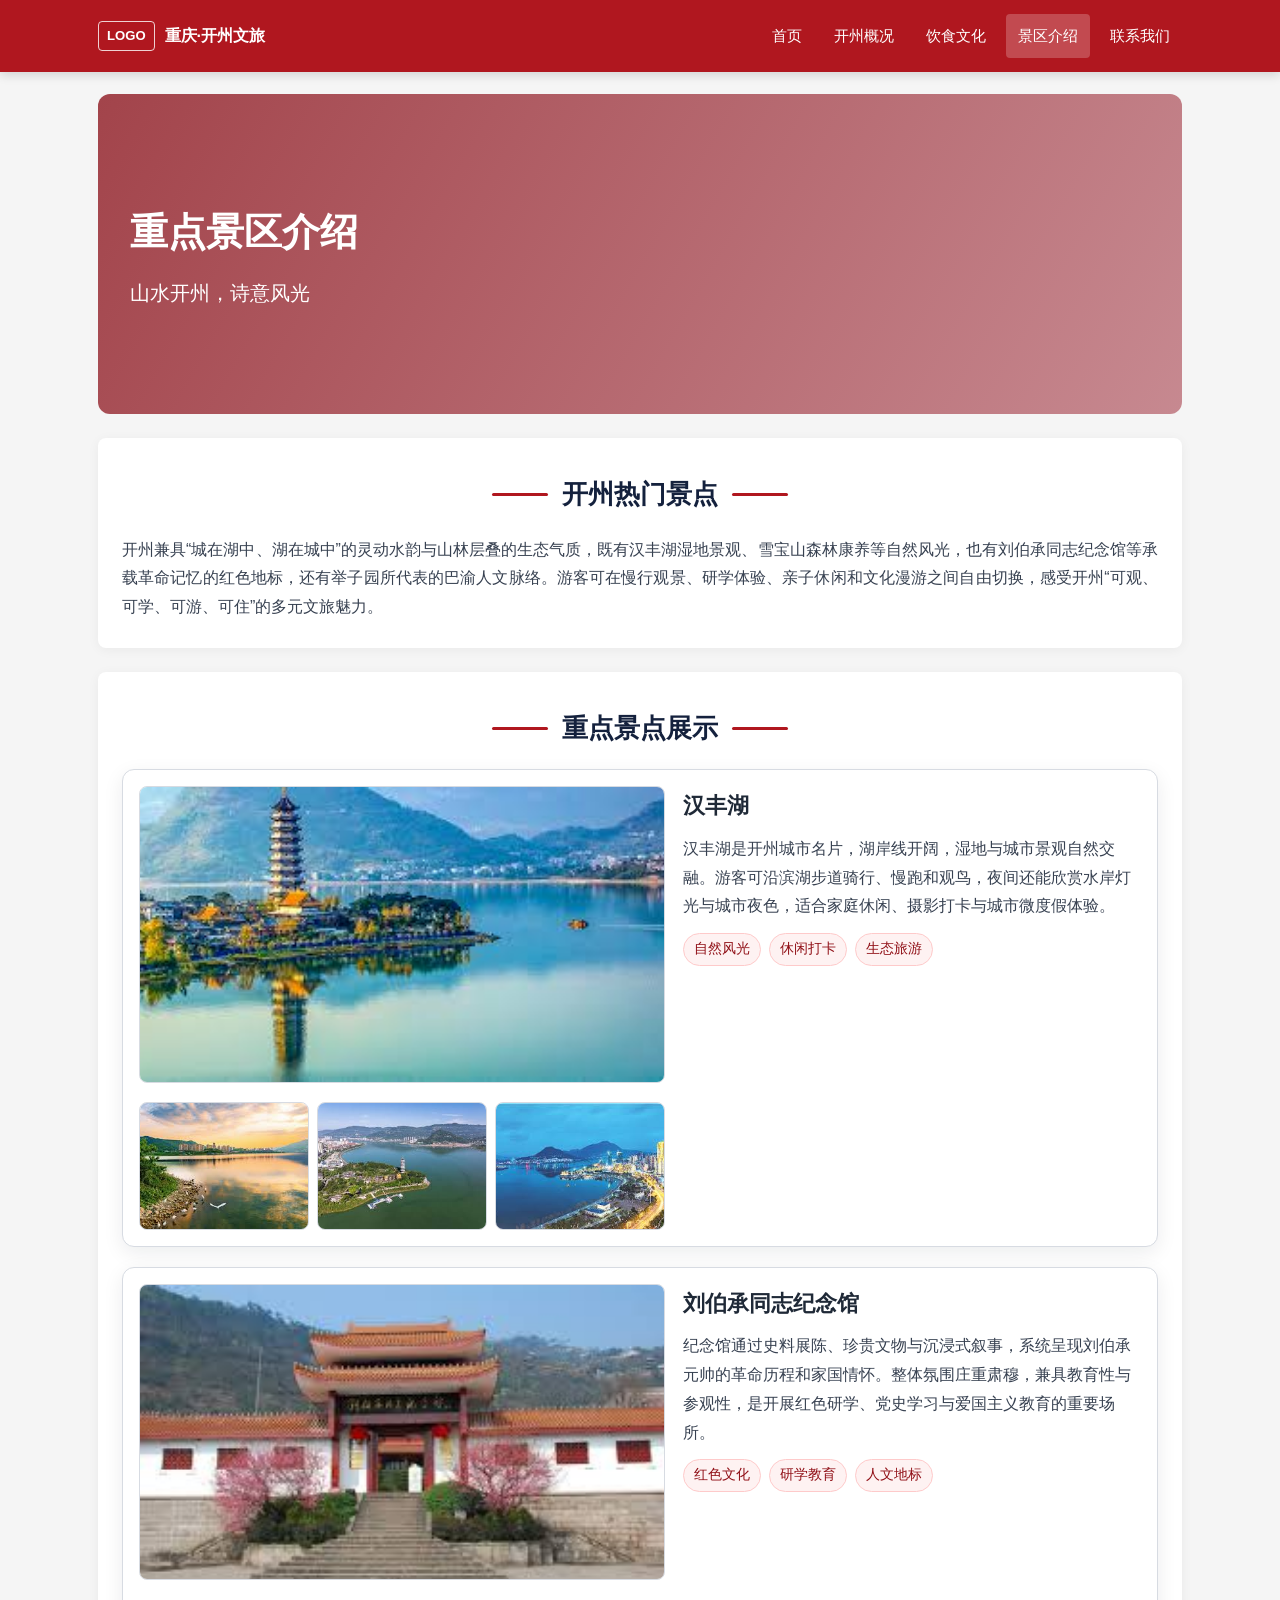
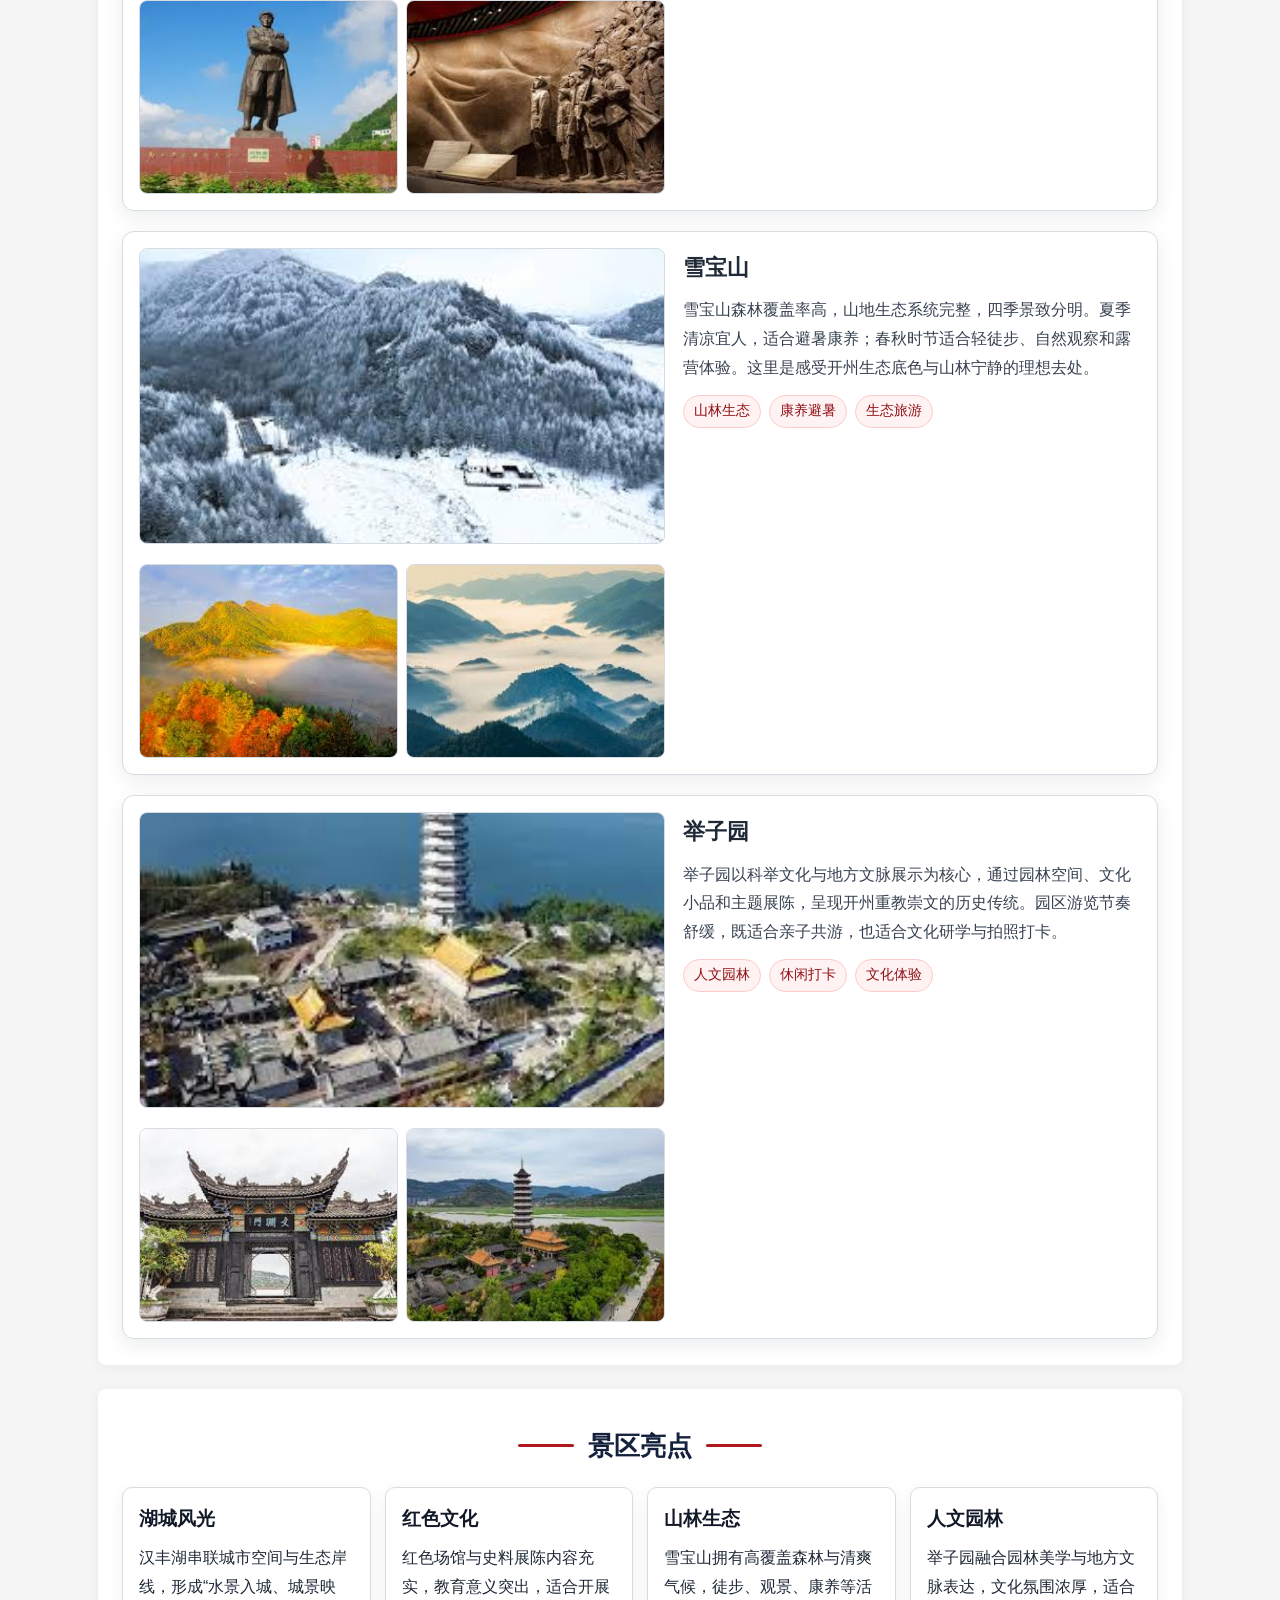
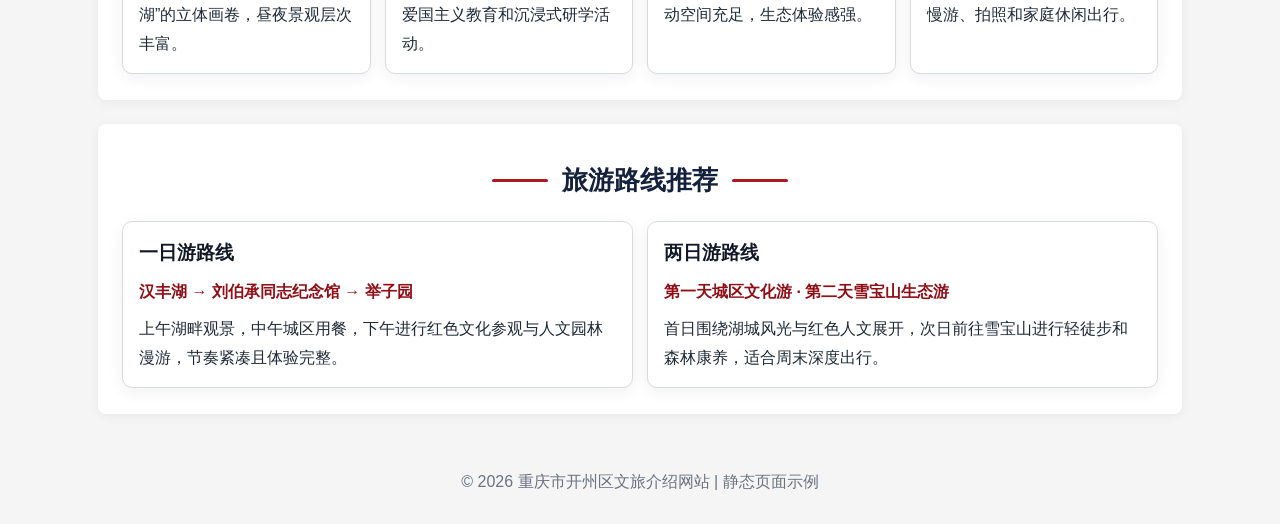
==== web2/html/scenic.html @ 46b4eaa4 "Add files via upload" ====
<!DOCTYPE html>
<html lang="zh-CN">
<head>
  <meta charset="UTF-8">
  <meta name="viewport" content="width=device-width, initial-scale=1.0">
  <title>重庆市开州区 - 景区介绍</title>
  <link rel="stylesheet" href="../css/cssstyle.css">
</head>
<body>
  <header>
    <div class="nav-container">
      <div class="logo">
        <span class="logo-badge">LOGO</span>
        <span>重庆·开州文旅</span>
      </div>
      <nav>
        <ul>
          <li><a href="index.html">首页</a></li>
          <li><a href="overview.html">开州概况</a></li>
          <li><a href="food.html">饮食文化</a></li>
          <li><a class="active" href="scenic.html">景区介绍</a></li>
          <li><a href="contact.html">联系我们</a></li>
        </ul>
      </nav>
    </div>
  </header>

  <main class="scenic-page">
    <section class="scenic-hero">
      <div class="scenic-hero-overlay">
        <h1>重点景区介绍</h1>
        <p>山水开州，诗意风光</p>
      </div>
    </section>

    <section class="section-card scenic-intro">
      <h2 class="decor-title"><span>开州热门景点</span></h2>
      <p>
        开州兼具“城在湖中、湖在城中”的灵动水韵与山林层叠的生态气质，既有汉丰湖湿地景观、雪宝山森林康养等自然风光，也有刘伯承同志纪念馆等承载革命记忆的红色地标，还有举子园所代表的巴渝人文脉络。游客可在慢行观景、研学体验、亲子休闲和文化漫游之间自由切换，感受开州“可观、可学、可游、可住”的多元文旅魅力。
      </p>
    </section>

    <section class="section-card scenic-spots">
      <h2 class="decor-title"><span>重点景点展示</span></h2>
      <div class="spot-grid">
        <article class="spot-card">
          <div class="spot-media">
            <img class="spot-main" src="../images/风景/开州主景图.jpg" alt="汉丰湖主景图">
            <div class="spot-thumbs">
              <img src="../images/风景/风光图1.jpg" alt="汉丰湖风光图2">
              <img src="../images/风景/风光图2.jpg" alt="汉丰湖风光图3">
              <img src="../images/风景/风光图3.jpg" alt="汉丰湖夜景图">
            </div>
          </div>
          <div class="spot-content">
            <h3>汉丰湖</h3>
            <p>汉丰湖是开州城市名片，湖岸线开阔，湿地与城市景观自然交融。游客可沿滨湖步道骑行、慢跑和观鸟，夜间还能欣赏水岸灯光与城市夜色，适合家庭休闲、摄影打卡与城市微度假体验。</p>
            <div class="spot-tags">
              <span>自然风光</span>
              <span>休闲打卡</span>
              <span>生态旅游</span>
            </div>
          </div>
        </article>

        <article class="spot-card">
          <div class="spot-media">
            <img class="spot-main" src="../images/风景/刘1.jpg" alt="刘伯承同志纪念馆主图">
            <div class="spot-thumbs two-cols">
              <img src="../images/风景/刘2.jpg" alt="刘伯承同志纪念馆展陈图">
              <img src="../images/风景/刘3.jpg" alt="刘伯承同志纪念馆外景图">
            </div>
          </div>
          <div class="spot-content">
            <h3>刘伯承同志纪念馆</h3>
            <p>纪念馆通过史料展陈、珍贵文物与沉浸式叙事，系统呈现刘伯承元帅的革命历程和家国情怀。整体氛围庄重肃穆，兼具教育性与参观性，是开展红色研学、党史学习与爱国主义教育的重要场所。</p>
            <div class="spot-tags">
              <span>红色文化</span>
              <span>研学教育</span>
              <span>人文地标</span>
            </div>
          </div>
        </article>

        <article class="spot-card">
          <div class="spot-media">
            <img class="spot-main" src="../images/风景/山1.jpg" alt="雪宝山主景图">
            <div class="spot-thumbs two-cols">
              <img src="../images/风景/山2.jpg" alt="雪宝山森林图">
              <img src="../images/风景/山3.jpg" alt="雪宝山步道图">
            </div>
          </div>
          <div class="spot-content">
            <h3>雪宝山</h3>
            <p>雪宝山森林覆盖率高，山地生态系统完整，四季景致分明。夏季清凉宜人，适合避暑康养；春秋时节适合轻徒步、自然观察和露营体验。这里是感受开州生态底色与山林宁静的理想去处。</p>
            <div class="spot-tags">
              <span>山林生态</span>
              <span>康养避暑</span>
              <span>生态旅游</span>
            </div>
          </div>
        </article>

        <article class="spot-card">
          <div class="spot-media">
            <img class="spot-main" src="../images/风景/举1.jpg" alt="举子园主景图">
            <div class="spot-thumbs two-cols">
              <img src="../images/风景/举2.jpg" alt="举子园园林图">
              <img src="../images/风景/举3.jpg" alt="举子园文化空间图">
            </div>
          </div>
          <div class="spot-content">
            <h3>举子园</h3>
            <p>举子园以科举文化与地方文脉展示为核心，通过园林空间、文化小品和主题展陈，呈现开州重教崇文的历史传统。园区游览节奏舒缓，既适合亲子共游，也适合文化研学与拍照打卡。</p>
            <div class="spot-tags">
              <span>人文园林</span>
              <span>休闲打卡</span>
              <span>文化体验</span>
            </div>
          </div>
        </article>
      </div>
    </section>

    <section class="section-card scenic-highlights">
      <h2 class="decor-title"><span>景区亮点</span></h2>
      <div class="highlight-grid">
        <article>
          <h3>湖城风光</h3>
          <p>汉丰湖串联城市空间与生态岸线，形成“水景入城、城景映湖”的立体画卷，昼夜景观层次丰富。</p>
        </article>
        <article>
          <h3>红色文化</h3>
          <p>红色场馆与史料展陈内容充实，教育意义突出，适合开展爱国主义教育和沉浸式研学活动。</p>
        </article>
        <article>
          <h3>山林生态</h3>
          <p>雪宝山拥有高覆盖森林与清爽气候，徒步、观景、康养等活动空间充足，生态体验感强。</p>
        </article>
        <article>
          <h3>人文园林</h3>
          <p>举子园融合园林美学与地方文脉表达，文化氛围浓厚，适合慢游、拍照和家庭休闲出行。</p>
        </article>
      </div>
    </section>

    <section class="section-card scenic-routes">
      <h2 class="decor-title"><span>旅游路线推荐</span></h2>
      <div class="route-grid">
        <article class="route-card">
          <h3>一日游路线</h3>
          <p class="route-flow">汉丰湖 → 刘伯承同志纪念馆 → 举子园</p>
          <p>上午湖畔观景，中午城区用餐，下午进行红色文化参观与人文园林漫游，节奏紧凑且体验完整。</p>
        </article>
        <article class="route-card">
          <h3>两日游路线</h3>
          <p class="route-flow">第一天城区文化游 · 第二天雪宝山生态游</p>
          <p>首日围绕湖城风光与红色人文展开，次日前往雪宝山进行轻徒步和森林康养，适合周末深度出行。</p>
        </article>
      </div>
    </section>
  </main>

  <footer>
    <p>© 2026 重庆市开州区文旅介绍网站 | 静态页面示例</p>
  </footer>
</body>
</html>
---- web2/css/cssstyle.css ----
:root {
  --primary: #b0171f;
  --primary-dark: #900f16;
  --bg: #f5f5f5;
  --text: #1f2937;
  --muted: #6b7280;
  --white: #ffffff;
  --line: #d7dbe2;
}

* {
  box-sizing: border-box;
  margin: 0;
  padding: 0;
}

body {
  font-family: "Microsoft YaHei", "PingFang SC", Arial, sans-serif;
  color: var(--text);
  background: var(--bg);
  line-height: 1.8;
}

header {
  background: var(--primary);
  box-shadow: 0 3px 10px rgba(0, 0, 0, 0.14);
  position: sticky;
  top: 0;
  z-index: 10;
}

.nav-container {
  max-width: 1120px;
  margin: 0 auto;
  display: flex;
  justify-content: space-between;
  align-items: center;
  min-height: 72px;
  padding: 10px 18px;
}

.logo {
  color: var(--white);
  font-weight: 700;
  display: flex;
  align-items: center;
  gap: 10px;
}

.logo-badge {
  border: 1px solid rgba(255, 255, 255, 0.8);
  border-radius: 4px;
  padding: 2px 8px;
  font-size: 0.82rem;
}

nav ul { list-style: none; display: flex; gap: 8px; }

nav a {
  color: var(--white);
  text-decoration: none;
  display: inline-block;
  padding: 8px 12px;
  border-radius: 4px;
  font-size: 0.96rem;
}

nav a:hover,
nav a.active { background: rgba(255, 255, 255, 0.22); }

main {
  max-width: 1120px;
  margin: 22px auto 0;
  padding: 0 18px 36px;
}

.banner {
  background: #e5e7eb;
  border-radius: 8px;
  overflow: hidden;
  position: relative;
}

.carousel {
  position: relative;
  min-height: 360px;
}

.carousel-track {
  position: relative;
  height: clamp(360px, 38vw, 440px);
}

.carousel-slide {
  position: absolute;
  inset: 0;
  opacity: 0;
  pointer-events: none;
  transition: opacity 0.45s ease;
  background: #e5e7eb;
}

.carousel-slide.is-active {
  opacity: 1;
  pointer-events: auto;
}

.carousel-slide img {
  width: 100%;
  height: 100%;
  object-fit: cover;
  display: block;
  background: #eaedf1;
}

.carousel-slide::after {
  content: "";
  position: absolute;
  inset: 0;
  background: linear-gradient(180deg, rgba(0, 0, 0, 0.12), rgba(0, 0, 0, 0.4));
}

.carousel-slide.is-placeholder {
  background: #e5e7eb;
}

.banner-text {
  position: absolute;
  left: 6%;
  bottom: 14%;
  color: #fff;
  text-shadow: 0 2px 8px rgba(0, 0, 0, 0.5);
  z-index: 2;
}

.banner-subtitle { font-size: 1.1rem; margin-bottom: 4px; }
.banner h1 { font-size: clamp(1.6rem, 3vw, 2.4rem); }

.carousel-control {
  position: absolute;
  top: 50%;
  transform: translateY(-50%);
  width: 40px;
  height: 40px;
  border-radius: 50%;
  border: none;
  color: #fff;
  background: rgba(0, 0, 0, 0.35);
  font-size: 1.4rem;
  line-height: 1;
  display: grid;
  place-items: center;
  z-index: 3;
}

.carousel-control.prev { left: 14px; }
.carousel-control.next { right: 14px; }
.carousel-control:hover { background: rgba(0, 0, 0, 0.52); }

.carousel-dots {
  position: absolute;
  left: 50%;
  bottom: 12px;
  transform: translateX(-50%);
  display: flex;
  gap: 8px;
  z-index: 3;
}

.carousel-dot {
  width: 10px;
  height: 10px;
  border-radius: 50%;
  border: none;
  background: rgba(255, 255, 255, 0.55);
  padding: 0;
}

.carousel-dot.is-active {
  background: #fff;
  transform: scale(1.15);
}

.section-card {
  background: var(--white);
  border-radius: 8px;
  margin-top: 24px;
  padding: 26px 24px;
  box-shadow: 0 2px 12px rgba(0, 0, 0, 0.05);
}

.decor-title {
  text-align: center;
  margin-bottom: 18px;
  font-size: clamp(1.4rem, 2vw, 1.8rem);
  color: #14213d;
}

.decor-title span {
  display: inline-flex;
  align-items: center;
  gap: 14px;
}

.decor-title span::before,
.decor-title span::after {
  content: "";
  width: 56px;
  height: 3px;
  background: var(--primary);
  border-radius: 4px;
}

.media-row {
  display: grid;
  grid-template-columns: 1.5fr 1fr;
  gap: 24px;
  align-items: start;
}

.reverse-row { grid-template-columns: 1fr 1.3fr; }

.text-panel p { margin-bottom: 12px; text-align: justify; }

.media-panel img,
.spot-item img {
  width: 100%;
  aspect-ratio: 4 / 3;
  object-fit: cover;
  background: #eef1f4;
  border: 1px solid var(--line);
  border-radius: 8px;
}

.media-panel figcaption {
  color: var(--muted);
  font-size: 0.9rem;
  margin-top: 8px;
  text-align: center;
}

.section-intro { margin-bottom: 14px; }

.spot-list { display: grid; gap: 18px; }

.spot-item {
  display: grid;
  grid-template-columns: 280px 1fr;
  gap: 18px;
  align-items: center;
  border: 1px solid var(--line);
  border-radius: 8px;
  padding: 12px;
}

.spot-item h2 { margin-bottom: 8px; color: #111827; }

form { display: grid; gap: 12px; }
label { display: inline-block; margin-bottom: 6px; font-weight: 600; }

input, textarea {
  width: 100%;
  border: 1px solid #cbd5e1;
  border-radius: 6px;
  padding: 10px;
  font: inherit;
}

textarea { min-height: 140px; resize: vertical; }

button {
  width: 140px;
  border: none;
  border-radius: 6px;
  padding: 10px 14px;
  color: #fff;
  background: var(--primary);
  cursor: pointer;
}

button:hover { background: var(--primary-dark); }

footer {
  text-align: center;
  padding: 18px 12px 28px;
  color: var(--muted);
}

@media (max-width: 900px) {
  .media-row,
  .reverse-row,
  .spot-item { grid-template-columns: 1fr; }
}

@media (max-width: 640px) {
  .nav-container { flex-direction: column; gap: 8px; }
  nav ul { justify-content: center; flex-wrap: wrap; }
  .section-card { padding: 20px 16px; }
  .decor-title span::before,
  .decor-title span::after { width: 36px; }
}



/* scenic page */
.scenic-page {
  max-width: 1120px;
  margin: 22px auto 0;
  padding: 0 18px 36px;
}

.scenic-hero {
  min-height: clamp(220px, 30vw, 320px);
  border-radius: 12px;
  overflow: hidden;
  background:
    linear-gradient(120deg, rgba(144, 15, 22, 0.74), rgba(176, 23, 31, 0.42)),
    url('../images/scenic-banner.jpg') center/cover no-repeat,
    #d7dbe2;
  display: flex;
  align-items: center;
}

.scenic-hero-overlay { padding: 32px; color: #fff; }
.scenic-hero h1 { font-size: clamp(1.8rem, 3vw, 2.6rem); margin-bottom: 8px; }
.scenic-hero p { font-size: clamp(1rem, 1.6vw, 1.25rem); }

.scenic-intro p { text-align: justify; color: #374151; }

.spot-grid { display: grid; gap: 20px; }

.spot-card {
  border: 1px solid var(--line);
  border-radius: 12px;
  box-shadow: 0 6px 20px rgba(17, 24, 39, 0.08);
  padding: 16px;
  display: grid;
  grid-template-columns: 1.15fr 1fr;
  gap: 18px;
  background: #fff;
}

.spot-main,
.spot-thumbs img {
  width: 100%;
  object-fit: cover;
  border-radius: 8px;
  border: 1px solid var(--line);
  background: linear-gradient(135deg, #efefef, #f5eee1);
}

.spot-main { aspect-ratio: 16 / 9; margin-bottom: 10px; }

.spot-thumbs {
  display: grid;
  grid-template-columns: repeat(3, 1fr);
  gap: 8px;
}

.spot-thumbs img { aspect-ratio: 4 / 3; }
.spot-thumbs.two-cols { grid-template-columns: repeat(2, 1fr); }

.spot-content h3 { font-size: 1.4rem; margin-bottom: 8px; }
.spot-content p { margin-bottom: 12px; color: #374151; }

.spot-tags { display: flex; flex-wrap: wrap; gap: 8px; }
.spot-tags span {
  background: #fef2f2;
  color: var(--primary-dark);
  border: 1px solid #fecaca;
  border-radius: 999px;
  font-size: 0.86rem;
  padding: 3px 10px;
}

.highlight-grid,
.route-grid {
  display: grid;
  grid-template-columns: repeat(2, minmax(0, 1fr));
  gap: 14px;
}

.highlight-grid article,
.route-card {
  background: #fff;
  border: 1px solid var(--line);
  border-radius: 10px;
  padding: 14px 16px;
  box-shadow: 0 4px 16px rgba(17, 24, 39, 0.06);
}

.highlight-grid h3,
.route-card h3 { color: #111827; margin-bottom: 8px; }
.route-flow { color: var(--primary-dark); font-weight: 700; margin-bottom: 8px; }

@media (max-width: 900px) {
  .spot-card,
  .highlight-grid,
  .route-grid { grid-template-columns: 1fr; }
}

@media (max-width: 640px) {
  .scenic-hero-overlay { padding: 24px 18px; }
  .spot-thumbs { grid-template-columns: repeat(2, 1fr); }
}
/* overview page */
.overview-page {
  max-width: 1120px;
  margin: 22px auto 0;
}

.overview-banner {
  border-radius: 12px;
  overflow: hidden;
  min-height: 220px;
  margin-bottom: 24px;
  display: flex;
  align-items: center;
  padding: 28px;
  color: #fff;
  background:
    linear-gradient(120deg, rgba(176, 23, 31, 0.85), rgba(176, 23, 31, 0.38)),
    url('../images/overview-banner.jpg') center/cover no-repeat,
    linear-gradient(135deg, #f3d6c8, #eec3c7 45%, #d7dce8);
}

.overview-banner-content h1 { font-size: clamp(2rem, 4vw, 2.7rem); }
.overview-banner-subtitle { font-size: 1.1rem; margin-bottom: 6px; }

.overview-main { margin-top: 0; }

.overview-grid {
  display: grid;
  grid-template-columns: 35% 65%;
  gap: 22px;
}

.overview-left {
  display: grid;
  gap: 16px;
  align-content: start;
}

.overview-image-wrap img {
  width: 100%;
  aspect-ratio: 4 / 3;
  object-fit: cover;
  border-radius: 10px;
  border: 1px solid var(--line);
  background: #e5e7eb;
}

.overview-image-wrap figcaption {
  text-align: center;
  color: var(--muted);
  margin-top: 8px;
  font-size: 0.9rem;
}

.overview-profile-card,
.overview-content-card,
.highlight-card,
.timeline-item {
  background: #fff;
  border-radius: 10px;
  border: 1px solid #e5e7eb;
  box-shadow: 0 2px 10px rgba(17, 24, 39, 0.06);
}

.overview-profile-card { padding: 16px; }
.overview-profile-card h2,
.overview-section-item h2,
.block-title,
.highlight-card h3,
.timeline-item h3 {
  color: #9f1239;
}

.overview-profile-card ul { list-style: none; display: grid; gap: 10px; margin-top: 12px; }
.overview-profile-card li { line-height: 1.7; color: #374151; }
.overview-profile-card li span { font-weight: 700; color: #1f2937; }

.overview-content-card {
  padding: 20px;
  display: grid;
  gap: 14px;
}

.overview-section-item {
  border-bottom: 1px solid #eceff4;
  padding-bottom: 12px;
}

.overview-section-item:last-child {
  border-bottom: none;
  padding-bottom: 0;
}

.overview-section-item h2 {
  margin-bottom: 8px;
  font-size: 1.15rem;
}

.overview-section-item p {
  line-height: 1.9;
  text-align: justify;
}

.block-title {
  margin-bottom: 16px;
  font-size: 1.35rem;
}

.highlight-grid {
  display: grid;
  grid-template-columns: repeat(4, 1fr);
  gap: 14px;
}

.highlight-card { padding: 16px; }
.highlight-card h3 { margin-bottom: 8px; }
.highlight-card p { line-height: 1.8; }

.timeline-list {
  position: relative;
  display: grid;
  gap: 14px;
}

.timeline-list::before {
  content: "";
  position: absolute;
  left: 12px;
  top: 8px;
  bottom: 8px;
  width: 2px;
  background: linear-gradient(var(--primary), #f9a8b5);
}

.timeline-item {
  position: relative;
  margin-left: 28px;
  padding: 14px 16px;
}

.timeline-item::before {
  content: "";
  position: absolute;
  left: -23px;
  top: 18px;
  width: 10px;
  height: 10px;
  border-radius: 50%;
  background: var(--primary);
  box-shadow: 0 0 0 4px #fce7eb;
}

@media (max-width: 980px) {
  .overview-grid,
  .highlight-grid {
    grid-template-columns: 1fr;
  }
}

/* food page */
.food-page {
  max-width: 1120px;
  margin: 22px auto 0;
  padding: 0 18px 36px;
}

.food-banner {
  min-height: 250px;
  border-radius: 12px;
  overflow: hidden;
  display: flex;
  align-items: center;
  padding: 30px;
  margin-bottom: 24px;
  background:
    linear-gradient(120deg, rgba(176, 23, 31, 0.78), rgba(176, 23, 31, 0.25)),
    url('../images/food-banner.jpg') center/cover no-repeat,
    linear-gradient(135deg, #fef3f2, #fff6ee);
}

.food-banner-content {
  color: #fff;
  text-shadow: 0 2px 8px rgba(0, 0, 0, 0.35);
}

.food-banner-content h1 {
  font-size: clamp(1.8rem, 3vw, 2.6rem);
  letter-spacing: 1px;
}

.food-banner-subtitle {
  font-size: 1.1rem;
  margin-bottom: 8px;
}

.food-section { margin-top: 0; margin-bottom: 24px; }
.food-intro,
.travel-advice { text-align: justify; line-height: 1.95; }

.feature-grid,
.recommend-grid {
  display: grid;
  grid-template-columns: repeat(2, minmax(0, 1fr));
  gap: 16px;
}

.feature-card,
.recommend-card,
.food-item-card {
  border-radius: 12px;
  box-shadow: 0 4px 14px rgba(17, 24, 39, 0.08);
}

.feature-card,
.recommend-card {
  border: 1px solid #f3d6d8;
  background: linear-gradient(145deg, #fffdfb, #fff2f1);
  padding: 18px;
}

.feature-card h3,
.recommend-card h3 {
  color: #8f121a;
  margin-bottom: 8px;
}

.food-list-grid {
  display: grid;
  grid-template-columns: repeat(2, minmax(0, 1fr));
  gap: 18px;
}

.food-item-card {
  overflow: hidden;
  background: #fff;
  border: 1px solid #f1d7d9;
}

.food-item-card img {
  width: 100%;
  height: 220px;
  object-fit: cover;
  display: block;
  background: linear-gradient(135deg, #f9efe9, #fdeceb);
}

.food-item-body { padding: 14px 14px 16px; }
.food-item-body h3 { margin: 8px 0 8px; color: #1a2332; }

.food-tag {
  display: inline-block;
  font-size: 0.82rem;
  color: #8f121a;
  border: 1px solid #f2b7bc;
  background: #fff4f4;
  border-radius: 999px;
  padding: 3px 10px;
}

.food-keyword {
  margin-top: 10px;
  color: #7f1d1d;
  font-weight: 600;
}

@media (max-width: 900px) {
  .feature-grid,
  .food-list-grid,
  .recommend-grid {
    grid-template-columns: 1fr;
  }
}

@media (max-width: 640px) {
  .food-banner {
    min-height: 200px;
    padding: 20px;
  }
}

/* homepage refresh */
.banner {
  border-radius: 12px;
  background: linear-gradient(135deg, #f9ddd5, #f8ede1);
}

.carousel-track {
  height: clamp(380px, 40vw, 430px);
}

.carousel-slide.is-placeholder {
  background: linear-gradient(135deg, #f8d4c7, #f5e7d8);
}

.banner-text {
  max-width: 560px;
}

.banner h1 {
  margin-bottom: 8px;
}

.banner-subtitle {
  margin-bottom: 18px;
  font-size: 1.1rem;
}

.banner-actions {
  display: flex;
  flex-wrap: wrap;
  gap: 12px;
}

.btn {
  display: inline-block;
  border-radius: 999px;
  padding: 9px 18px;
  text-decoration: none;
  font-size: 0.95rem;
  font-weight: 600;
  transition: transform 0.2s ease, box-shadow 0.2s ease, background 0.2s ease;
}

.btn:hover {
  transform: translateY(-1px);
  box-shadow: 0 6px 14px rgba(0, 0, 0, 0.14);
}

.btn-primary {
  color: #fff;
  background: var(--primary);
}

.btn-primary:hover {
  background: var(--primary-dark);
}

.btn-outline {
  color: #fff;
  border: 1px solid rgba(255, 255, 255, 0.72);
  background: rgba(255, 255, 255, 0.12);
}

.intro-row .media-panel img {
  background: linear-gradient(135deg, #f8e5d9, #f6eddc);
}

.grid-cards {
  display: grid;
  gap: 18px;
}

.four-cols {
  grid-template-columns: repeat(4, minmax(0, 1fr));
}

.three-cols {
  grid-template-columns: repeat(3, minmax(0, 1fr));
}

.feature-card,
.entry-card {
  border: 1px solid #eadfda;
  border-radius: 12px;
  padding: 18px;
  background: #fff;
  box-shadow: 0 4px 14px rgba(0, 0, 0, 0.04);
  transition: transform 0.2s ease, box-shadow 0.2s ease;
}

.feature-card:hover,
.entry-card:hover {
  transform: translateY(-3px);
  box-shadow: 0 12px 22px rgba(130, 31, 28, 0.12);
}

.feature-card h3,
.entry-card h3 {
  margin-bottom: 8px;
}

.feature-card p,
.entry-card p {
  line-height: 1.8;
  margin-bottom: 10px;
}

.feature-card a {
  color: var(--primary);
  font-weight: 600;
  text-decoration: none;
}

.entry-image {
  width: 100%;
  aspect-ratio: 16 / 10;
  border-radius: 10px;
  margin-bottom: 12px;
  background-size: cover;
  background-position: center;
}

.scenic-image.scenic-1 {
  background-image: linear-gradient(135deg, rgba(245, 206, 188, 0.72), rgba(237, 238, 218, 0.68)), url('../images/scenic-hanfenghu.jpg');
}

.scenic-image.scenic-2 {
  background-image: linear-gradient(135deg, rgba(248, 211, 201, 0.72), rgba(243, 233, 217, 0.68)), url('../images/scenic-memorial.jpg');
}

.scenic-image.scenic-3 {
  background-image: linear-gradient(135deg, rgba(244, 204, 192, 0.72), rgba(226, 237, 222, 0.68)), url('../images/scenic-xuebaoshan.jpg');
}

.section-actions,
.route-section {
  text-align: center;
}

.route-section p {
  margin-bottom: 14px;
}

@media (max-width: 980px) {
  .four-cols {
    grid-template-columns: repeat(2, minmax(0, 1fr));
  }

  .three-cols {
    grid-template-columns: 1fr 1fr;
  }
}

@media (max-width: 640px) {
  .carousel-track {
    height: 380px;
  }

  .banner-text {
    left: 5%;
    right: 5%;
    bottom: 12%;
  }

  .banner-subtitle {
    font-size: 1rem;
  }

  .four-cols,
  .three-cols {
    grid-template-columns: 1fr;
  }
}
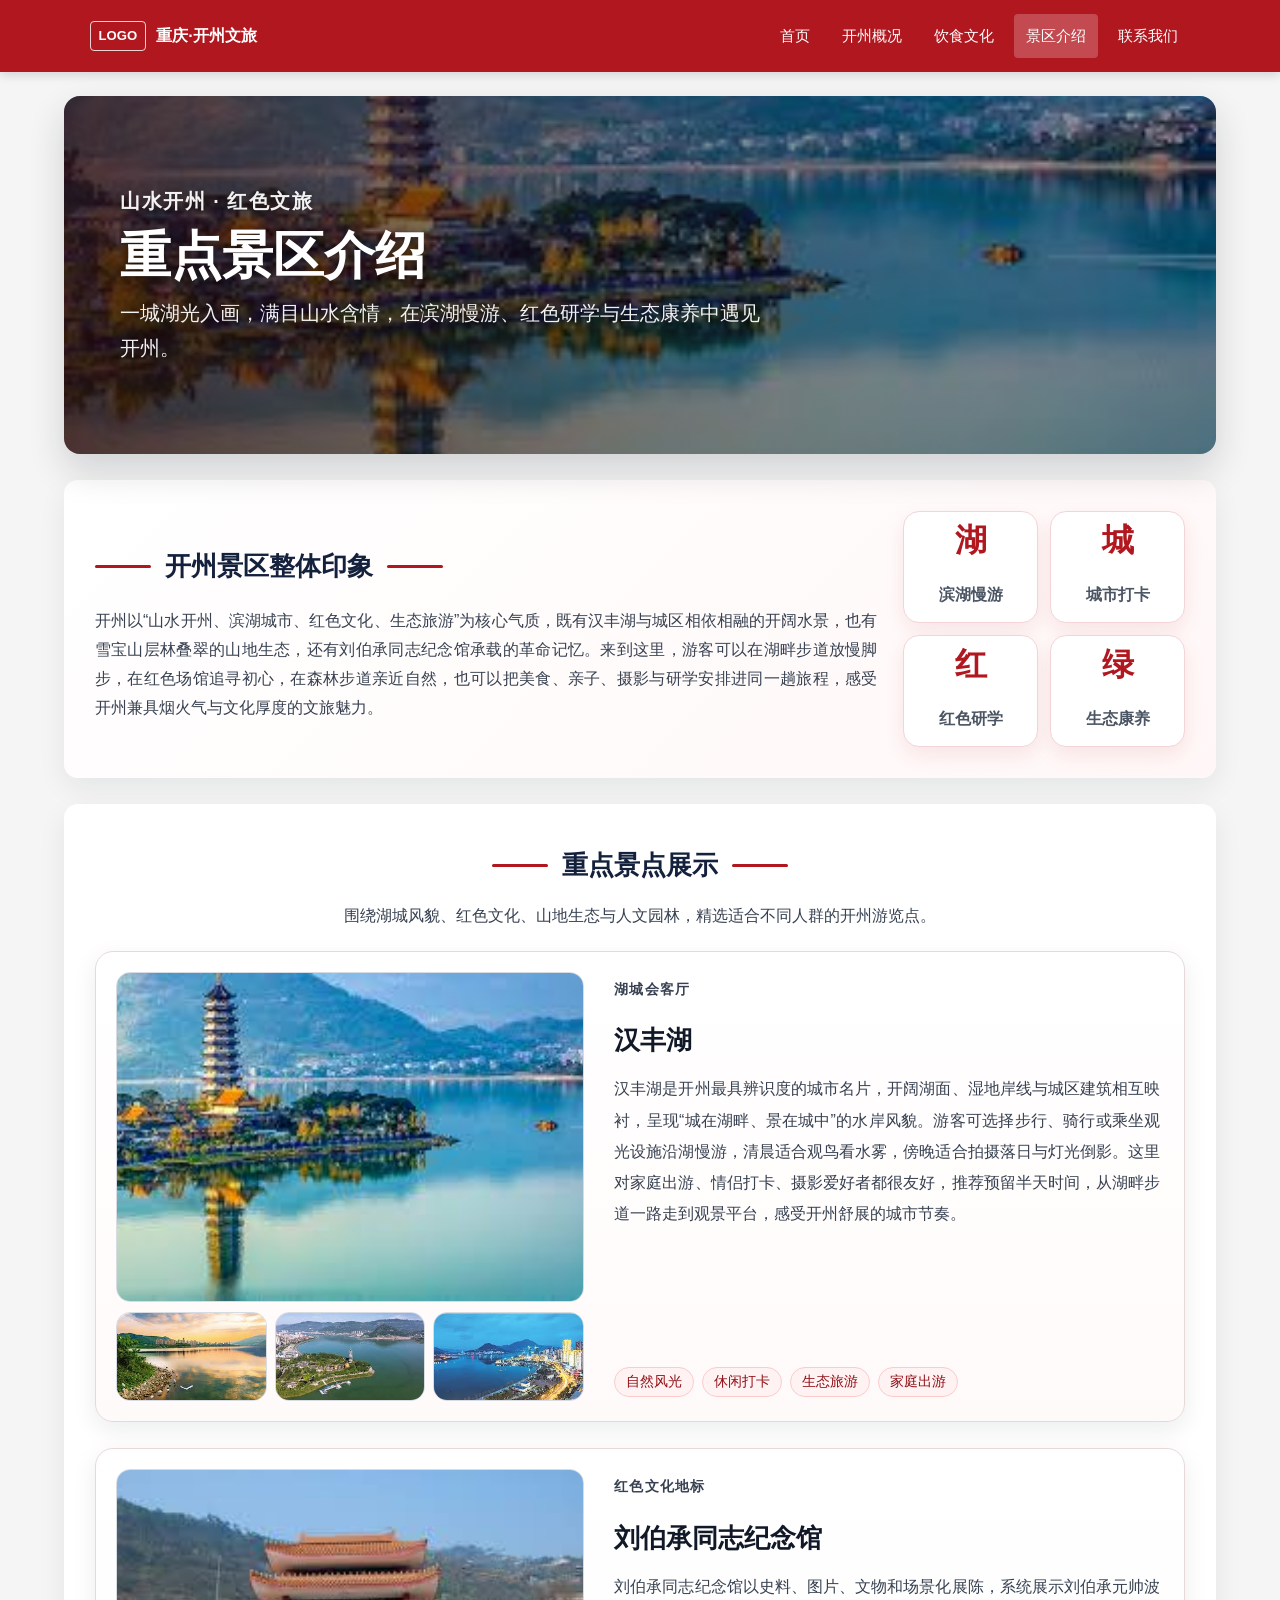
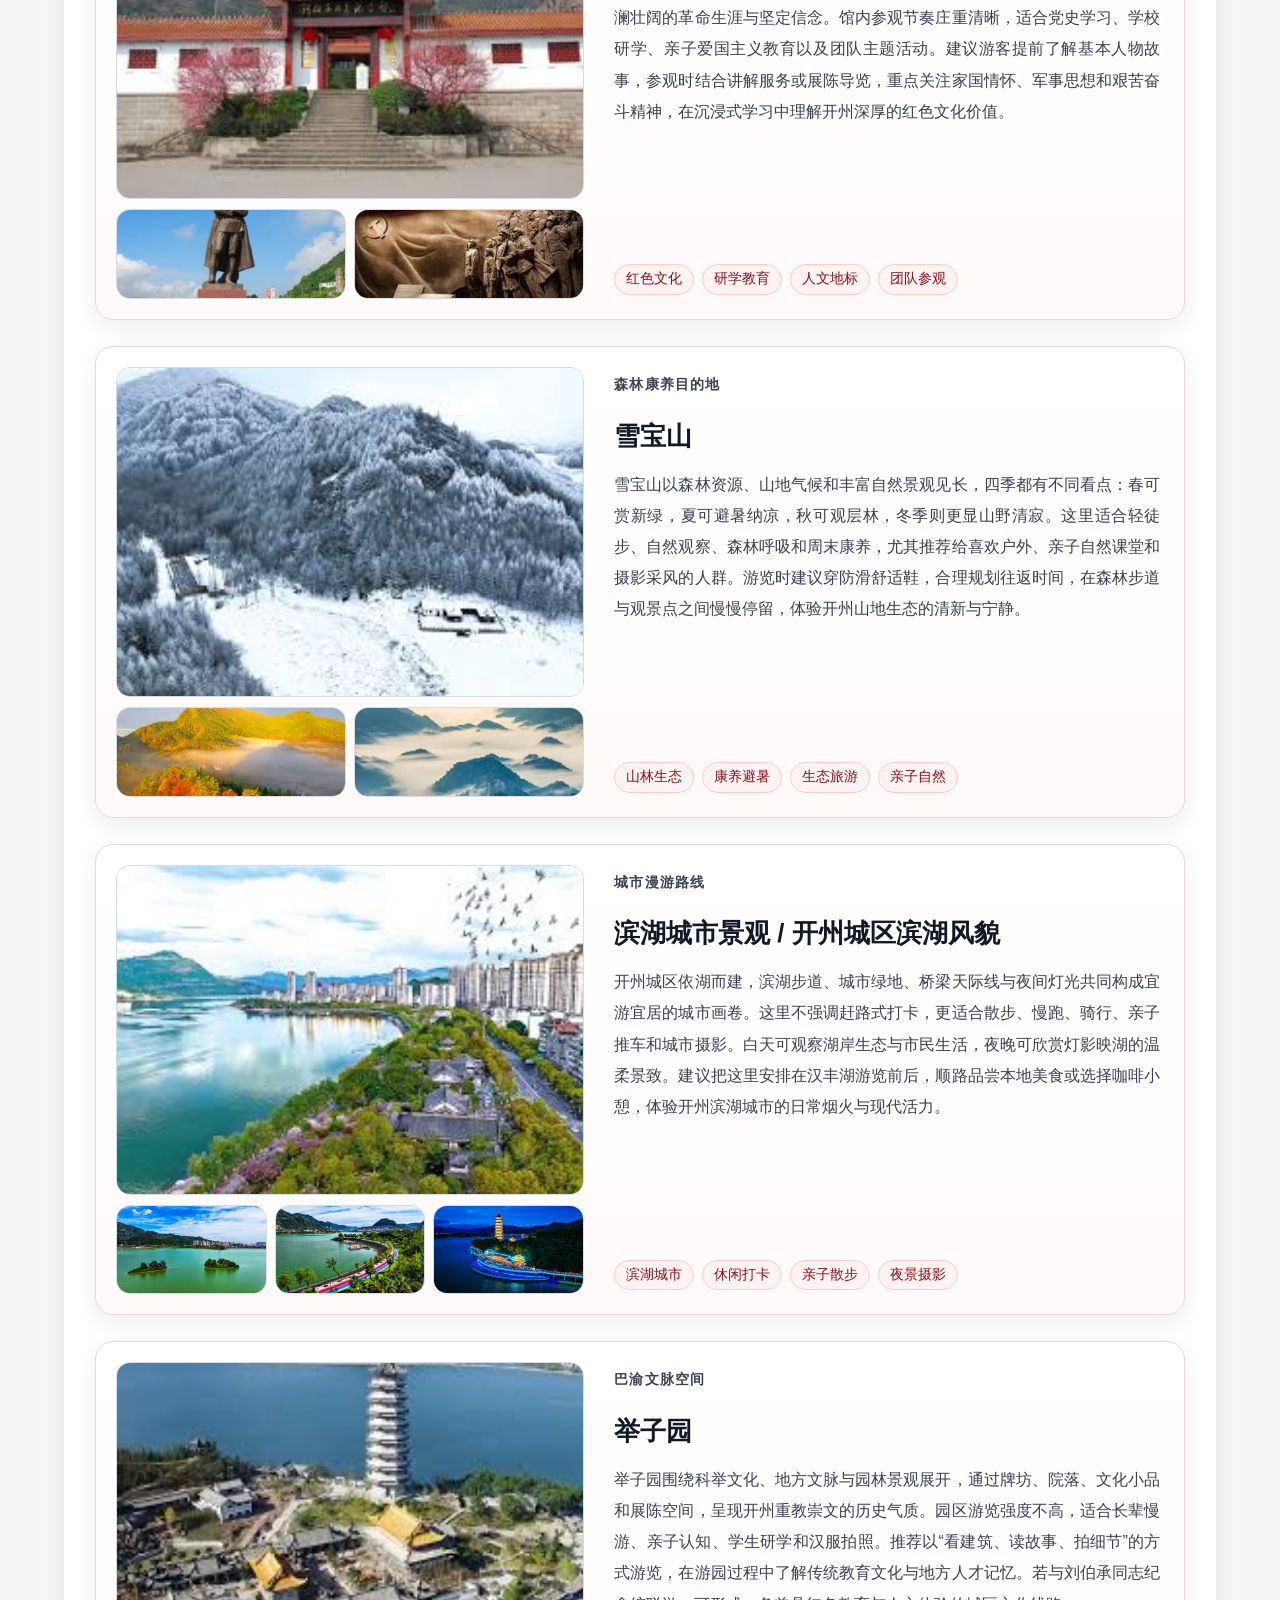
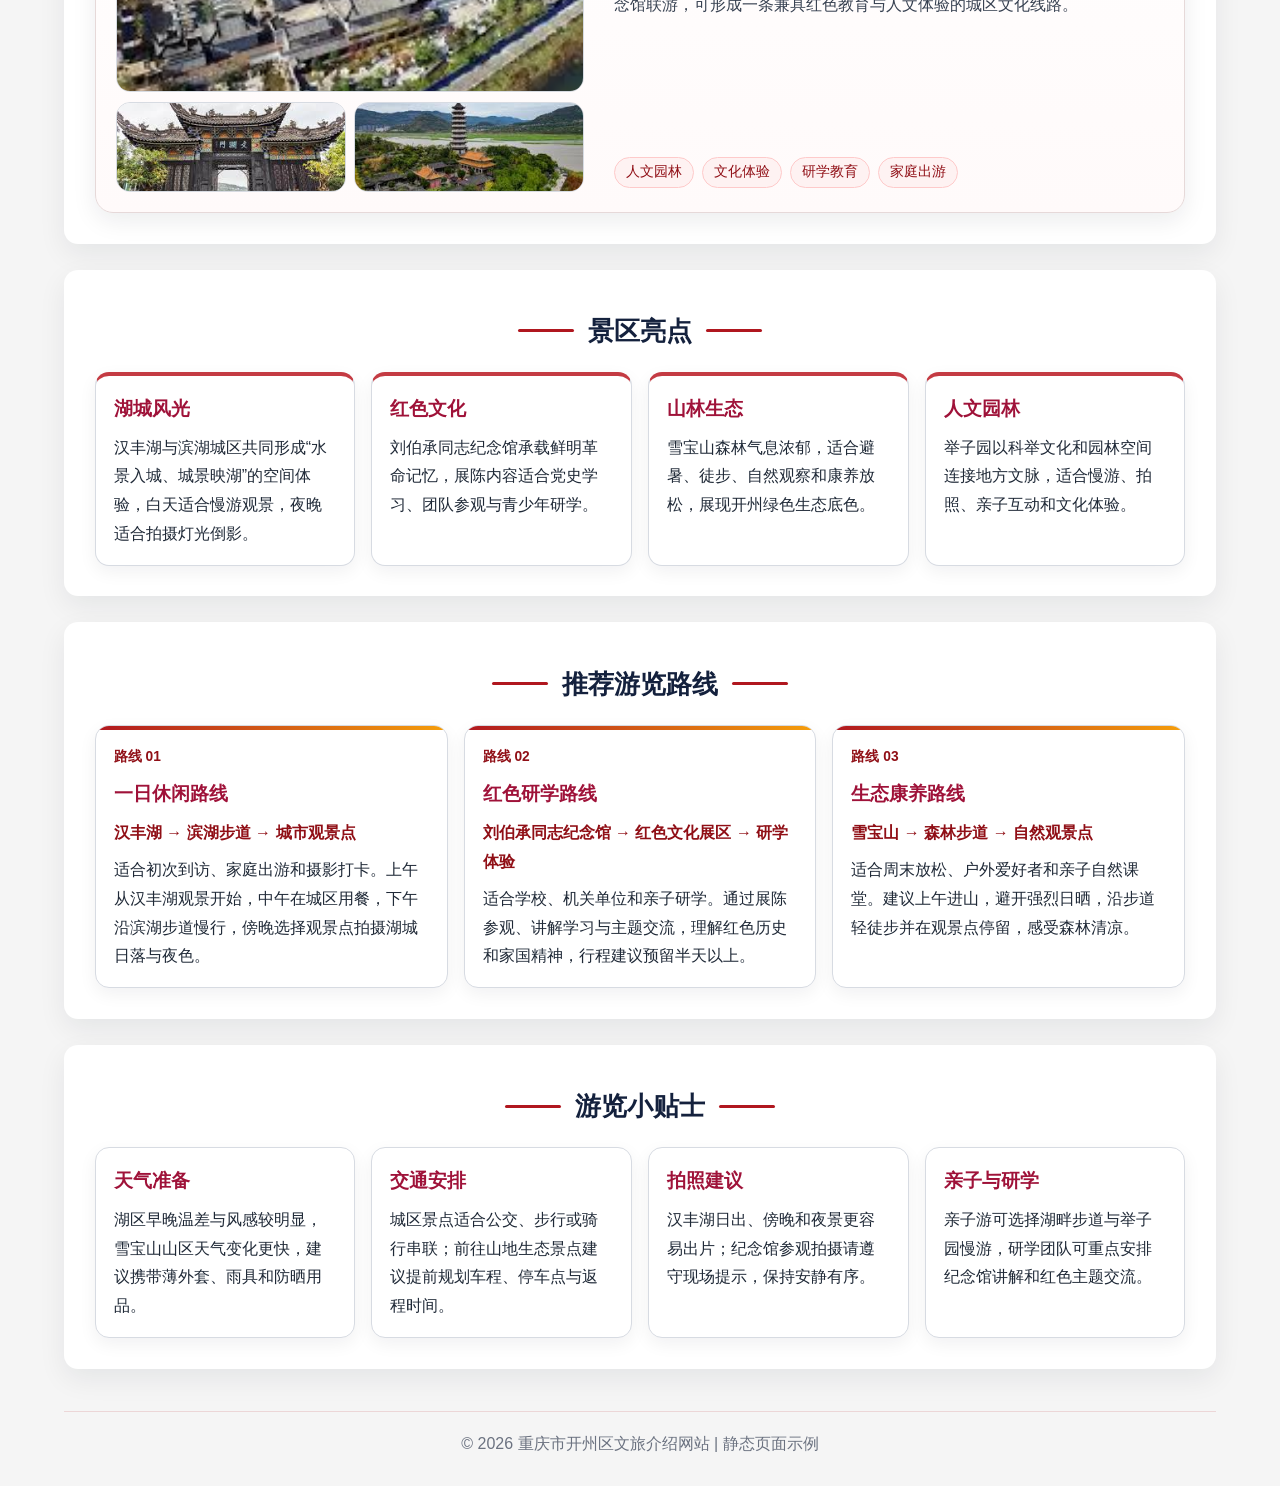
==== commit 5dfd2917: "优化景区介绍页面内容与排版" ====
--- a/web2/html/scenic.html
+++ b/web2/html/scenic.html
@@ -28,20 +28,32 @@
   <main class="scenic-page">
     <section class="scenic-hero">
       <div class="scenic-hero-overlay">
+        <p class="eyebrow">山水开州 · 红色文旅</p>
         <h1>重点景区介绍</h1>
-        <p>山水开州，诗意风光</p>
+        <p>一城湖光入画，满目山水含情，在滨湖慢游、红色研学与生态康养中遇见开州。</p>
       </div>
     </section>
 
     <section class="section-card scenic-intro">
-      <h2 class="decor-title"><span>开州热门景点</span></h2>
-      <p>
-        开州兼具“城在湖中、湖在城中”的灵动水韵与山林层叠的生态气质，既有汉丰湖湿地景观、雪宝山森林康养等自然风光，也有刘伯承同志纪念馆等承载革命记忆的红色地标，还有举子园所代表的巴渝人文脉络。游客可在慢行观景、研学体验、亲子休闲和文化漫游之间自由切换，感受开州“可观、可学、可游、可住”的多元文旅魅力。
-      </p>
+      <div class="intro-layout">
+        <div>
+          <h2 class="decor-title"><span>开州景区整体印象</span></h2>
+          <p>
+            开州以“山水开州、滨湖城市、红色文化、生态旅游”为核心气质，既有汉丰湖与城区相依相融的开阔水景，也有雪宝山层林叠翠的山地生态，还有刘伯承同志纪念馆承载的革命记忆。来到这里，游客可以在湖畔步道放慢脚步，在红色场馆追寻初心，在森林步道亲近自然，也可以把美食、亲子、摄影与研学安排进同一趟旅程，感受开州兼具烟火气与文化厚度的文旅魅力。
+          </p>
+        </div>
+        <ul class="intro-stats" aria-label="开州文旅特色">
+          <li><strong>湖</strong><span>滨湖慢游</span></li>
+          <li><strong>城</strong><span>城市打卡</span></li>
+          <li><strong>红</strong><span>红色研学</span></li>
+          <li><strong>绿</strong><span>生态康养</span></li>
+        </ul>
+      </div>
     </section>
 
     <section class="section-card scenic-spots">
       <h2 class="decor-title"><span>重点景点展示</span></h2>
+      <p class="section-lead">围绕湖城风貌、红色文化、山地生态与人文园林，精选适合不同人群的开州游览点。</p>
       <div class="spot-grid">
         <article class="spot-card">
           <div class="spot-media">
@@ -53,12 +65,14 @@
             </div>
           </div>
           <div class="spot-content">
+            <p class="spot-kicker">湖城会客厅</p>
             <h3>汉丰湖</h3>
-            <p>汉丰湖是开州城市名片，湖岸线开阔，湿地与城市景观自然交融。游客可沿滨湖步道骑行、慢跑和观鸟，夜间还能欣赏水岸灯光与城市夜色，适合家庭休闲、摄影打卡与城市微度假体验。</p>
+            <p>汉丰湖是开州最具辨识度的城市名片，开阔湖面、湿地岸线与城区建筑相互映衬，呈现“城在湖畔、景在城中”的水岸风貌。游客可选择步行、骑行或乘坐观光设施沿湖慢游，清晨适合观鸟看水雾，傍晚适合拍摄落日与灯光倒影。这里对家庭出游、情侣打卡、摄影爱好者都很友好，推荐预留半天时间，从湖畔步道一路走到观景平台，感受开州舒展的城市节奏。</p>
             <div class="spot-tags">
               <span>自然风光</span>
               <span>休闲打卡</span>
               <span>生态旅游</span>
+              <span>家庭出游</span>
             </div>
           </div>
         </article>
@@ -72,12 +86,14 @@
             </div>
           </div>
           <div class="spot-content">
+            <p class="spot-kicker">红色文化地标</p>
             <h3>刘伯承同志纪念馆</h3>
-            <p>纪念馆通过史料展陈、珍贵文物与沉浸式叙事，系统呈现刘伯承元帅的革命历程和家国情怀。整体氛围庄重肃穆，兼具教育性与参观性，是开展红色研学、党史学习与爱国主义教育的重要场所。</p>
+            <p>刘伯承同志纪念馆以史料、图片、文物和场景化展陈，系统展示刘伯承元帅波澜壮阔的革命生涯与坚定信念。馆内参观节奏庄重清晰，适合党史学习、学校研学、亲子爱国主义教育以及团队主题活动。建议游客提前了解基本人物故事，参观时结合讲解服务或展陈导览，重点关注家国情怀、军事思想和艰苦奋斗精神，在沉浸式学习中理解开州深厚的红色文化价值。</p>
             <div class="spot-tags">
               <span>红色文化</span>
               <span>研学教育</span>
               <span>人文地标</span>
+              <span>团队参观</span>
             </div>
           </div>
         </article>
@@ -91,12 +107,36 @@
             </div>
           </div>
           <div class="spot-content">
+            <p class="spot-kicker">森林康养目的地</p>
             <h3>雪宝山</h3>
-            <p>雪宝山森林覆盖率高，山地生态系统完整，四季景致分明。夏季清凉宜人，适合避暑康养；春秋时节适合轻徒步、自然观察和露营体验。这里是感受开州生态底色与山林宁静的理想去处。</p>
+            <p>雪宝山以森林资源、山地气候和丰富自然景观见长，四季都有不同看点：春可赏新绿，夏可避暑纳凉，秋可观层林，冬季则更显山野清寂。这里适合轻徒步、自然观察、森林呼吸和周末康养，尤其推荐给喜欢户外、亲子自然课堂和摄影采风的人群。游览时建议穿防滑舒适鞋，合理规划往返时间，在森林步道与观景点之间慢慢停留，体验开州山地生态的清新与宁静。</p>
             <div class="spot-tags">
               <span>山林生态</span>
               <span>康养避暑</span>
               <span>生态旅游</span>
+              <span>亲子自然</span>
+            </div>
+          </div>
+        </article>
+
+        <article class="spot-card">
+          <div class="spot-media">
+            <img class="spot-main" src="../images/风景/开州城市与山水风貌.jpg" alt="开州城区滨湖风貌">
+            <div class="spot-thumbs">
+              <img src="../images/主页/汉丰湖.jpg" alt="滨湖步道风貌">
+              <img src="../images/主页/汉丰湖2.jpg" alt="滨湖城市景观">
+              <img src="../images/主页/开州夜景.jpg" alt="开州夜景">
+            </div>
+          </div>
+          <div class="spot-content">
+            <p class="spot-kicker">城市漫游路线</p>
+            <h3>滨湖城市景观 / 开州城区滨湖风貌</h3>
+            <p>开州城区依湖而建，滨湖步道、城市绿地、桥梁天际线与夜间灯光共同构成宜游宜居的城市画卷。这里不强调赶路式打卡，更适合散步、慢跑、骑行、亲子推车和城市摄影。白天可观察湖岸生态与市民生活，夜晚可欣赏灯影映湖的温柔景致。建议把这里安排在汉丰湖游览前后，顺路品尝本地美食或选择咖啡小憩，体验开州滨湖城市的日常烟火与现代活力。</p>
+            <div class="spot-tags">
+              <span>滨湖城市</span>
+              <span>休闲打卡</span>
+              <span>亲子散步</span>
+              <span>夜景摄影</span>
             </div>
           </div>
         </article>
@@ -110,12 +150,14 @@
             </div>
           </div>
           <div class="spot-content">
+            <p class="spot-kicker">巴渝文脉空间</p>
             <h3>举子园</h3>
-            <p>举子园以科举文化与地方文脉展示为核心，通过园林空间、文化小品和主题展陈，呈现开州重教崇文的历史传统。园区游览节奏舒缓，既适合亲子共游，也适合文化研学与拍照打卡。</p>
+            <p>举子园围绕科举文化、地方文脉与园林景观展开，通过牌坊、院落、文化小品和展陈空间，呈现开州重教崇文的历史气质。园区游览强度不高，适合长辈慢游、亲子认知、学生研学和汉服拍照。推荐以“看建筑、读故事、拍细节”的方式游览，在游园过程中了解传统教育文化与地方人才记忆。若与刘伯承同志纪念馆联游，可形成一条兼具红色教育与人文体验的城区文化线路。</p>
             <div class="spot-tags">
               <span>人文园林</span>
-              <span>休闲打卡</span>
               <span>文化体验</span>
+              <span>研学教育</span>
+              <span>家庭出游</span>
             </div>
           </div>
         </article>
@@ -124,38 +166,68 @@
 
     <section class="section-card scenic-highlights">
       <h2 class="decor-title"><span>景区亮点</span></h2>
-      <div class="highlight-grid">
+      <div class="scenic-highlight-grid">
         <article>
           <h3>湖城风光</h3>
-          <p>汉丰湖串联城市空间与生态岸线，形成“水景入城、城景映湖”的立体画卷，昼夜景观层次丰富。</p>
+          <p>汉丰湖与滨湖城区共同形成“水景入城、城景映湖”的空间体验，白天适合慢游观景，夜晚适合拍摄灯光倒影。</p>
         </article>
         <article>
           <h3>红色文化</h3>
-          <p>红色场馆与史料展陈内容充实，教育意义突出，适合开展爱国主义教育和沉浸式研学活动。</p>
+          <p>刘伯承同志纪念馆承载鲜明革命记忆，展陈内容适合党史学习、团队参观与青少年研学。</p>
         </article>
         <article>
           <h3>山林生态</h3>
-          <p>雪宝山拥有高覆盖森林与清爽气候，徒步、观景、康养等活动空间充足，生态体验感强。</p>
+          <p>雪宝山森林气息浓郁，适合避暑、徒步、自然观察和康养放松，展现开州绿色生态底色。</p>
         </article>
         <article>
           <h3>人文园林</h3>
-          <p>举子园融合园林美学与地方文脉表达，文化氛围浓厚，适合慢游、拍照和家庭休闲出行。</p>
+          <p>举子园以科举文化和园林空间连接地方文脉，适合慢游、拍照、亲子互动和文化体验。</p>
         </article>
       </div>
     </section>
 
     <section class="section-card scenic-routes">
-      <h2 class="decor-title"><span>旅游路线推荐</span></h2>
-      <div class="route-grid">
+      <h2 class="decor-title"><span>推荐游览路线</span></h2>
+      <div class="scenic-route-grid">
         <article class="route-card">
-          <h3>一日游路线</h3>
-          <p class="route-flow">汉丰湖 → 刘伯承同志纪念馆 → 举子园</p>
-          <p>上午湖畔观景，中午城区用餐，下午进行红色文化参观与人文园林漫游，节奏紧凑且体验完整。</p>
+          <span class="route-day">路线 01</span>
+          <h3>一日休闲路线</h3>
+          <p class="route-flow">汉丰湖 → 滨湖步道 → 城市观景点</p>
+          <p>适合初次到访、家庭出游和摄影打卡。上午从汉丰湖观景开始，中午在城区用餐，下午沿滨湖步道慢行，傍晚选择观景点拍摄湖城日落与夜色。</p>
         </article>
         <article class="route-card">
-          <h3>两日游路线</h3>
-          <p class="route-flow">第一天城区文化游 · 第二天雪宝山生态游</p>
-          <p>首日围绕湖城风光与红色人文展开，次日前往雪宝山进行轻徒步和森林康养，适合周末深度出行。</p>
+          <span class="route-day">路线 02</span>
+          <h3>红色研学路线</h3>
+          <p class="route-flow">刘伯承同志纪念馆 → 红色文化展区 → 研学体验</p>
+          <p>适合学校、机关单位和亲子研学。通过展陈参观、讲解学习与主题交流，理解红色历史和家国精神，行程建议预留半天以上。</p>
+        </article>
+        <article class="route-card">
+          <span class="route-day">路线 03</span>
+          <h3>生态康养路线</h3>
+          <p class="route-flow">雪宝山 → 森林步道 → 自然观景点</p>
+          <p>适合周末放松、户外爱好者和亲子自然课堂。建议上午进山，避开强烈日晒，沿步道轻徒步并在观景点停留，感受森林清凉。</p>
+        </article>
+      </div>
+    </section>
+
+    <section class="section-card scenic-tips">
+      <h2 class="decor-title"><span>游览小贴士</span></h2>
+      <div class="tips-grid">
+        <article>
+          <h3>天气准备</h3>
+          <p>湖区早晚温差与风感较明显，雪宝山山区天气变化更快，建议携带薄外套、雨具和防晒用品。</p>
+        </article>
+        <article>
+          <h3>交通安排</h3>
+          <p>城区景点适合公交、步行或骑行串联；前往山地生态景点建议提前规划车程、停车点与返程时间。</p>
+        </article>
+        <article>
+          <h3>拍照建议</h3>
+          <p>汉丰湖日出、傍晚和夜景更容易出片；纪念馆参观拍摄请遵守现场提示，保持安静有序。</p>
+        </article>
+        <article>
+          <h3>亲子与研学</h3>
+          <p>亲子游可选择湖畔步道与举子园慢游，研学团队可重点安排纪念馆讲解和红色主题交流。</p>
         </article>
       </div>
     </section>
--- a/web2/css/cssstyle.css
+++ b/web2/css/cssstyle.css
@@ -6,6 +6,8 @@
   --muted: #6b7280;
   --white: #ffffff;
   --line: #d7dbe2;
+  --site-width: min(90%, 1440px);
+  --content-pad: clamp(16px, 2vw, 28px);
 }
 
 * {
@@ -19,6 +21,7 @@
   color: var(--text);
   background: var(--bg);
   line-height: 1.8;
+  overflow-x: hidden;
 }
 
 header {
@@ -30,13 +33,14 @@
 }
 
 .nav-container {
-  max-width: 1120px;
+  width: var(--site-width);
+  max-width: 1440px;
   margin: 0 auto;
   display: flex;
   justify-content: space-between;
   align-items: center;
   min-height: 72px;
-  padding: 10px 18px;
+  padding: 10px var(--content-pad);
 }
 
 .logo {
@@ -69,9 +73,10 @@
 nav a.active { background: rgba(255, 255, 255, 0.22); }
 
 main {
-  max-width: 1120px;
-  margin: 22px auto 0;
-  padding: 0 18px 36px;
+  width: var(--site-width);
+  max-width: 1440px;
+  margin: 24px auto 0;
+  padding: 0 0 42px;
 }
 
 .banner {
@@ -117,7 +122,7 @@
   content: "";
   position: absolute;
   inset: 0;
-  background: linear-gradient(180deg, rgba(0, 0, 0, 0.12), rgba(0, 0, 0, 0.4));
+  background: rgba(0, 0, 0, 0.24);
 }
 
 .carousel-slide.is-placeholder {
@@ -183,10 +188,10 @@
 
 .section-card {
   background: var(--white);
-  border-radius: 8px;
-  margin-top: 24px;
-  padding: 26px 24px;
-  box-shadow: 0 2px 12px rgba(0, 0, 0, 0.05);
+  border-radius: 14px;
+  margin-top: 26px;
+  padding: clamp(22px, 2.4vw, 34px);
+  box-shadow: 0 10px 28px rgba(17, 24, 39, 0.07);
 }
 
 .decor-title {
@@ -245,8 +250,8 @@
 
 .spot-item {
   display: grid;
-  grid-template-columns: 280px 1fr;
-  gap: 18px;
+  grid-template-columns: minmax(260px, 32%) 1fr;
+  gap: clamp(18px, 2vw, 28px);
   align-items: center;
   border: 1px solid var(--line);
   border-radius: 8px;
@@ -304,52 +309,136 @@
 
 /* scenic page */
 .scenic-page {
-  max-width: 1120px;
-  margin: 22px auto 0;
-  padding: 0 18px 36px;
+  width: var(--site-width);
+  max-width: 1440px;
+  margin: 24px auto 0;
+  padding: 0 0 42px;
 }
 
 .scenic-hero {
-  min-height: clamp(220px, 30vw, 320px);
-  border-radius: 12px;
+  min-height: clamp(260px, 34vw, 390px);
+  border-radius: 16px;
   overflow: hidden;
-  background:
-    linear-gradient(120deg, rgba(144, 15, 22, 0.74), rgba(176, 23, 31, 0.42)),
-    url('../images/scenic-banner.jpg') center/cover no-repeat,
-    #d7dbe2;
+  background-image: linear-gradient(90deg, rgba(58, 10, 17, 0.72), rgba(58, 10, 17, 0.28), rgba(0, 0, 0, 0.08)), url('../images/风景/开州主景图.jpg');
+  background-color: #d7dbe2;
+  background-size: cover;
+  background-position: center;
+  background-repeat: no-repeat;
   display: flex;
   align-items: center;
-}
-
-.scenic-hero-overlay { padding: 32px; color: #fff; }
-.scenic-hero h1 { font-size: clamp(1.8rem, 3vw, 2.6rem); margin-bottom: 8px; }
-.scenic-hero p { font-size: clamp(1rem, 1.6vw, 1.25rem); }
-
-.scenic-intro p { text-align: justify; color: #374151; }
-
-.spot-grid { display: grid; gap: 20px; }
+  box-shadow: 0 16px 34px rgba(17, 24, 39, 0.16);
+}
+
+.scenic-hero-overlay {
+  max-width: 760px;
+  padding: clamp(28px, 5vw, 56px);
+  color: #fff;
+  text-shadow: 0 2px 10px rgba(0, 0, 0, 0.35);
+}
+
+.eyebrow,
+.spot-kicker {
+  color: #fef3c7;
+  font-weight: 700;
+  letter-spacing: 0.08em;
+}
+
+.scenic-hero h1 {
+  font-size: clamp(2rem, 4vw, 3.2rem);
+  margin: 6px 0 10px;
+  line-height: 1.25;
+}
+
+.scenic-hero p { font-size: clamp(1rem, 1.6vw, 1.22rem); }
+
+.scenic-intro {
+  background: linear-gradient(135deg, #ffffff 0%, #fff7f7 100%);
+}
+
+.intro-layout {
+  display: grid;
+  grid-template-columns: minmax(0, 1fr) minmax(240px, 0.36fr);
+  gap: 26px;
+  align-items: center;
+}
+
+.scenic-intro .decor-title { text-align: left; }
+.scenic-intro p,
+.section-lead { text-align: justify; color: #374151; }
+.section-lead { margin: -4px 0 20px; text-align: center; }
+
+.intro-stats {
+  list-style: none;
+  display: grid;
+  grid-template-columns: repeat(2, minmax(0, 1fr));
+  gap: 12px;
+}
+
+.intro-stats li {
+  min-height: 112px;
+  display: grid;
+  place-items: center;
+  text-align: center;
+  border-radius: 16px;
+  background: #fff;
+  border: 1px solid #f3d5d8;
+  box-shadow: 0 8px 20px rgba(176, 23, 31, 0.09);
+}
+
+.intro-stats strong {
+  color: var(--primary);
+  font-size: 2rem;
+  line-height: 1;
+}
+
+.intro-stats span { color: #4b5563; font-weight: 700; }
+
+.spot-grid {
+  display: grid;
+  gap: 22px;
+}
 
 .spot-card {
-  border: 1px solid var(--line);
-  border-radius: 12px;
-  box-shadow: 0 6px 20px rgba(17, 24, 39, 0.08);
-  padding: 16px;
-  display: grid;
-  grid-template-columns: 1.15fr 1fr;
-  gap: 18px;
-  background: #fff;
+  border: 1px solid #e6d9d9;
+  border-radius: 18px;
+  box-shadow: 0 8px 24px rgba(17, 24, 39, 0.08);
+  padding: clamp(14px, 1.6vw, 20px);
+  display: grid;
+  grid-template-columns: minmax(360px, 0.92fr) minmax(0, 1.08fr);
+  gap: clamp(18px, 2.4vw, 30px);
+  align-items: stretch;
+  background: linear-gradient(180deg, #fff 0%, #fffafa 100%);
+  transition: transform 0.25s ease, box-shadow 0.25s ease, border-color 0.25s ease;
+}
+
+.spot-card:hover {
+  transform: translateY(-4px);
+  border-color: #efb7bd;
+  box-shadow: 0 16px 34px rgba(17, 24, 39, 0.13);
+}
+
+.spot-media,
+.spot-content { min-width: 0; }
+
+.spot-media {
+  display: flex;
+  flex-direction: column;
 }
 
 .spot-main,
 .spot-thumbs img {
   width: 100%;
   object-fit: cover;
-  border-radius: 8px;
+  border-radius: 14px;
   border: 1px solid var(--line);
   background: linear-gradient(135deg, #efefef, #f5eee1);
-}
-
-.spot-main { aspect-ratio: 16 / 9; margin-bottom: 10px; }
+  display: block;
+}
+
+.spot-main {
+  height: clamp(230px, 26vw, 330px);
+  margin-bottom: 10px;
+}
 
 .spot-thumbs {
   display: grid;
@@ -357,56 +446,160 @@
   gap: 8px;
 }
 
-.spot-thumbs img { aspect-ratio: 4 / 3; }
+.spot-thumbs img { height: clamp(78px, 7vw, 105px); }
 .spot-thumbs.two-cols { grid-template-columns: repeat(2, 1fr); }
 
-.spot-content h3 { font-size: 1.4rem; margin-bottom: 8px; }
-.spot-content p { margin-bottom: 12px; color: #374151; }
-
-.spot-tags { display: flex; flex-wrap: wrap; gap: 8px; }
+.spot-content {
+  display: flex;
+  flex-direction: column;
+  justify-content: center;
+  padding: 4px 4px 4px 0;
+}
+
+.spot-kicker {
+  color: var(--primary-dark);
+  font-size: 0.88rem;
+  margin-bottom: 2px;
+}
+
+.spot-content h3 {
+  font-size: clamp(1.35rem, 2vw, 1.8rem);
+  margin-bottom: 10px;
+  color: #111827;
+}
+
+.spot-content p {
+  margin-bottom: 14px;
+  color: #374151;
+  text-align: justify;
+  line-height: 1.95;
+}
+
+.spot-tags {
+  display: flex;
+  flex-wrap: wrap;
+  gap: 8px;
+  margin-top: auto;
+}
+
 .spot-tags span {
   background: #fef2f2;
   color: var(--primary-dark);
   border: 1px solid #fecaca;
   border-radius: 999px;
   font-size: 0.86rem;
-  padding: 3px 10px;
-}
-
-.highlight-grid,
-.route-grid {
-  display: grid;
-  grid-template-columns: repeat(2, minmax(0, 1fr));
-  gap: 14px;
-}
-
-.highlight-grid article,
-.route-card {
+  padding: 4px 11px;
+  line-height: 1.5;
+}
+
+.scenic-highlight-grid,
+.scenic-route-grid,
+.tips-grid {
+  display: grid;
+  gap: 16px;
+}
+
+.scenic-highlight-grid {
+  grid-template-columns: repeat(4, minmax(0, 1fr));
+}
+
+.scenic-route-grid {
+  grid-template-columns: repeat(3, minmax(0, 1fr));
+}
+
+.tips-grid {
+  grid-template-columns: repeat(4, minmax(0, 1fr));
+}
+
+.scenic-highlight-grid article,
+.route-card,
+.tips-grid article {
   background: #fff;
   border: 1px solid var(--line);
-  border-radius: 10px;
-  padding: 14px 16px;
-  box-shadow: 0 4px 16px rgba(17, 24, 39, 0.06);
-}
-
-.highlight-grid h3,
-.route-card h3 { color: #111827; margin-bottom: 8px; }
-.route-flow { color: var(--primary-dark); font-weight: 700; margin-bottom: 8px; }
+  border-radius: 14px;
+  padding: 16px 18px;
+  box-shadow: 0 6px 18px rgba(17, 24, 39, 0.06);
+}
+
+.scenic-highlight-grid article {
+  border-top: 4px solid #c43b43;
+}
+
+.scenic-highlight-grid h3,
+.route-card h3,
+.tips-grid h3 {
+  color: #9f1239;
+  margin-bottom: 8px;
+}
+
+.route-card {
+  position: relative;
+  overflow: hidden;
+}
+
+.route-card::before {
+  content: "";
+  position: absolute;
+  inset: 0 0 auto;
+  height: 4px;
+  background: linear-gradient(90deg, var(--primary), #f59e0b);
+}
+
+.route-day {
+  display: inline-block;
+  margin-bottom: 8px;
+  color: var(--primary-dark);
+  font-weight: 700;
+  font-size: 0.86rem;
+}
+
+.route-flow {
+  color: var(--primary-dark);
+  font-weight: 700;
+  margin-bottom: 8px;
+}
+
+@media (max-width: 1100px) {
+  .spot-card {
+    grid-template-columns: minmax(300px, 0.9fr) minmax(0, 1.1fr);
+  }
+
+  .scenic-highlight-grid,
+  .tips-grid {
+    grid-template-columns: repeat(2, minmax(0, 1fr));
+  }
+
+  .scenic-route-grid {
+    grid-template-columns: 1fr;
+  }
+}
 
 @media (max-width: 900px) {
-  .spot-card,
-  .highlight-grid,
-  .route-grid { grid-template-columns: 1fr; }
+  .intro-layout,
+  .spot-card {
+    grid-template-columns: 1fr;
+  }
+
+  .spot-main { height: clamp(220px, 50vw, 340px); }
+  .spot-content { padding: 0; }
 }
 
 @media (max-width: 640px) {
+  .scenic-hero { min-height: 240px; }
   .scenic-hero-overlay { padding: 24px 18px; }
+  .scenic-intro .decor-title { text-align: center; }
+  .intro-stats,
+  .scenic-highlight-grid,
+  .tips-grid { grid-template-columns: 1fr; }
   .spot-thumbs { grid-template-columns: repeat(2, 1fr); }
+  .spot-card { border-radius: 14px; }
 }
 /* overview page */
 .overview-page {
-  max-width: 1120px;
-  margin: 22px auto 0;
+  width: var(--site-width);
+  max-width: 1440px;
+  margin: 24px auto 0;
+  padding: 0 0 42px;
 }
 
 .overview-banner {
@@ -418,10 +611,11 @@
   align-items: center;
   padding: 28px;
   color: #fff;
-  background:
-    linear-gradient(120deg, rgba(176, 23, 31, 0.85), rgba(176, 23, 31, 0.38)),
-    url('../images/overview-banner.jpg') center/cover no-repeat,
-    linear-gradient(135deg, #f3d6c8, #eec3c7 45%, #d7dce8);
+  background-image: url('../images/风景/开州城市与山水风貌.jpg');
+  background-color: #d7dbe2;
+  background-size: cover;
+  background-position: center;
+  background-repeat: no-repeat;
 }
 
 .overview-banner-content h1 { font-size: clamp(2rem, 4vw, 2.7rem); }
@@ -431,7 +625,7 @@
 
 .overview-grid {
   display: grid;
-  grid-template-columns: 35% 65%;
+  grid-template-columns: minmax(300px, 0.85fr) minmax(0, 1.55fr);
   gap: 22px;
 }
 
@@ -513,7 +707,7 @@
 
 .highlight-grid {
   display: grid;
-  grid-template-columns: repeat(4, 1fr);
+  grid-template-columns: repeat(4, minmax(0, 1fr));
   gap: 14px;
 }
 
@@ -564,9 +758,10 @@
 
 /* food page */
 .food-page {
-  max-width: 1120px;
-  margin: 22px auto 0;
-  padding: 0 18px 36px;
+  width: var(--site-width);
+  max-width: 1440px;
+  margin: 24px auto 0;
+  padding: 0 0 42px;
 }
 
 .food-banner {
@@ -577,10 +772,11 @@
   align-items: center;
   padding: 30px;
   margin-bottom: 24px;
-  background:
-    linear-gradient(120deg, rgba(176, 23, 31, 0.78), rgba(176, 23, 31, 0.25)),
-    url('../images/food-banner.jpg') center/cover no-repeat,
-    linear-gradient(135deg, #fef3f2, #fff6ee);
+  background-image: url('../images/饮食/开州乡村风味图片.jpg');
+  background-color: #d7dbe2;
+  background-size: cover;
+  background-position: center;
+  background-repeat: no-repeat;
 }
 
 .food-banner-content {
@@ -685,12 +881,12 @@
 
 /* homepage refresh */
 .banner {
-  border-radius: 12px;
+  border-radius: 16px;
   background: linear-gradient(135deg, #f9ddd5, #f8ede1);
 }
 
 .carousel-track {
-  height: clamp(380px, 40vw, 430px);
+  height: clamp(420px, 40vw, 560px);
 }
 
 .carousel-slide.is-placeholder {
@@ -796,25 +992,35 @@
   text-decoration: none;
 }
 
+.entry-card {
+  display: flex;
+  flex-direction: column;
+}
+
+.entry-card .btn {
+  align-self: flex-start;
+  margin-top: auto;
+}
+
 .entry-image {
   width: 100%;
-  aspect-ratio: 16 / 10;
-  border-radius: 10px;
-  margin-bottom: 12px;
-  background-size: cover;
-  background-position: center;
-}
-
-.scenic-image.scenic-1 {
-  background-image: linear-gradient(135deg, rgba(245, 206, 188, 0.72), rgba(237, 238, 218, 0.68)), url('../images/scenic-hanfenghu.jpg');
-}
-
-.scenic-image.scenic-2 {
-  background-image: linear-gradient(135deg, rgba(248, 211, 201, 0.72), rgba(243, 233, 217, 0.68)), url('../images/scenic-memorial.jpg');
-}
-
-.scenic-image.scenic-3 {
-  background-image: linear-gradient(135deg, rgba(244, 204, 192, 0.72), rgba(226, 237, 222, 0.68)), url('../images/scenic-xuebaoshan.jpg');
+  height: clamp(200px, 16vw, 260px);
+  border-radius: 12px;
+  margin-bottom: 14px;
+  overflow: hidden;
+  background: linear-gradient(135deg, #f8d4c7, #eef2e6);
+}
+
+.entry-image img {
+  width: 100%;
+  height: 100%;
+  object-fit: cover;
+  display: block;
+  transition: transform 0.35s ease;
+}
+
+.entry-card:hover .entry-image img {
+  transform: scale(1.045);
 }
 
 .section-actions,
@@ -856,3 +1062,122 @@
     grid-template-columns: 1fr;
   }
 }
+
+
+/* unified wide layout and hero refinements */
+.scenic-hero,
+.overview-banner,
+.food-banner {
+  position: relative;
+  min-height: clamp(260px, 28vw, 380px);
+  border-radius: 16px;
+  box-shadow: 0 16px 36px rgba(17, 24, 39, 0.16);
+}
+
+.scenic-hero::before,
+.overview-banner::before,
+.food-banner::before {
+  content: "";
+  position: absolute;
+  inset: 0;
+  background: rgba(0, 0, 0, 0.25);
+  pointer-events: none;
+  z-index: 0;
+}
+
+.scenic-hero-overlay,
+.overview-banner-content,
+.food-banner-content {
+  position: relative;
+  z-index: 1;
+  max-width: 760px;
+}
+
+.scenic-hero h1,
+.overview-banner-content h1,
+.food-banner-content h1 {
+  color: #fff;
+  font-size: clamp(2rem, 4vw, 3.4rem);
+  line-height: 1.2;
+  text-shadow: 0 3px 14px rgba(0, 0, 0, 0.58);
+}
+
+.overview-banner-subtitle,
+.food-banner-subtitle,
+.scenic-hero p {
+  color: rgba(255, 255, 255, 0.94);
+  text-shadow: 0 2px 12px rgba(0, 0, 0, 0.55);
+}
+
+.spot-card,
+.food-item-card,
+.feature-card,
+.recommend-card,
+.highlight-card,
+.route-card {
+  transition: transform 0.2s ease, box-shadow 0.2s ease;
+}
+
+.spot-card:hover,
+.food-item-card:hover,
+.feature-card:hover,
+.recommend-card:hover,
+.highlight-card:hover,
+.route-card:hover {
+  transform: translateY(-3px);
+  box-shadow: 0 14px 30px rgba(130, 31, 28, 0.13);
+}
+
+footer {
+  width: var(--site-width);
+  max-width: 1440px;
+  margin: 0 auto;
+  border-top: 1px solid rgba(176, 23, 31, 0.14);
+}
+
+@media (min-width: 1280px) {
+  .spot-grid { gap: 26px; }
+  .food-list-grid { grid-template-columns: repeat(3, minmax(0, 1fr)); }
+}
+
+@media (max-width: 900px) {
+  :root { --site-width: min(94%, 1440px); }
+
+  .overview-grid,
+  .media-row,
+  .reverse-row,
+  .spot-item,
+  .spot-card {
+    grid-template-columns: 1fr;
+  }
+}
+
+@media (max-width: 640px) {
+  :root { --site-width: calc(100% - 24px); }
+
+  .nav-container {
+    width: calc(100% - 24px);
+    padding-left: 0;
+    padding-right: 0;
+  }
+
+  main,
+  .scenic-page,
+  .overview-page,
+  .food-page {
+    margin-top: 14px;
+    padding-bottom: 28px;
+  }
+
+  .carousel-track { height: 340px; }
+  .carousel { min-height: 340px; }
+
+  .scenic-hero,
+  .overview-banner,
+  .food-banner {
+    min-height: 210px;
+    padding: 22px;
+  }
+
+  .entry-image { height: 220px; }
+}
